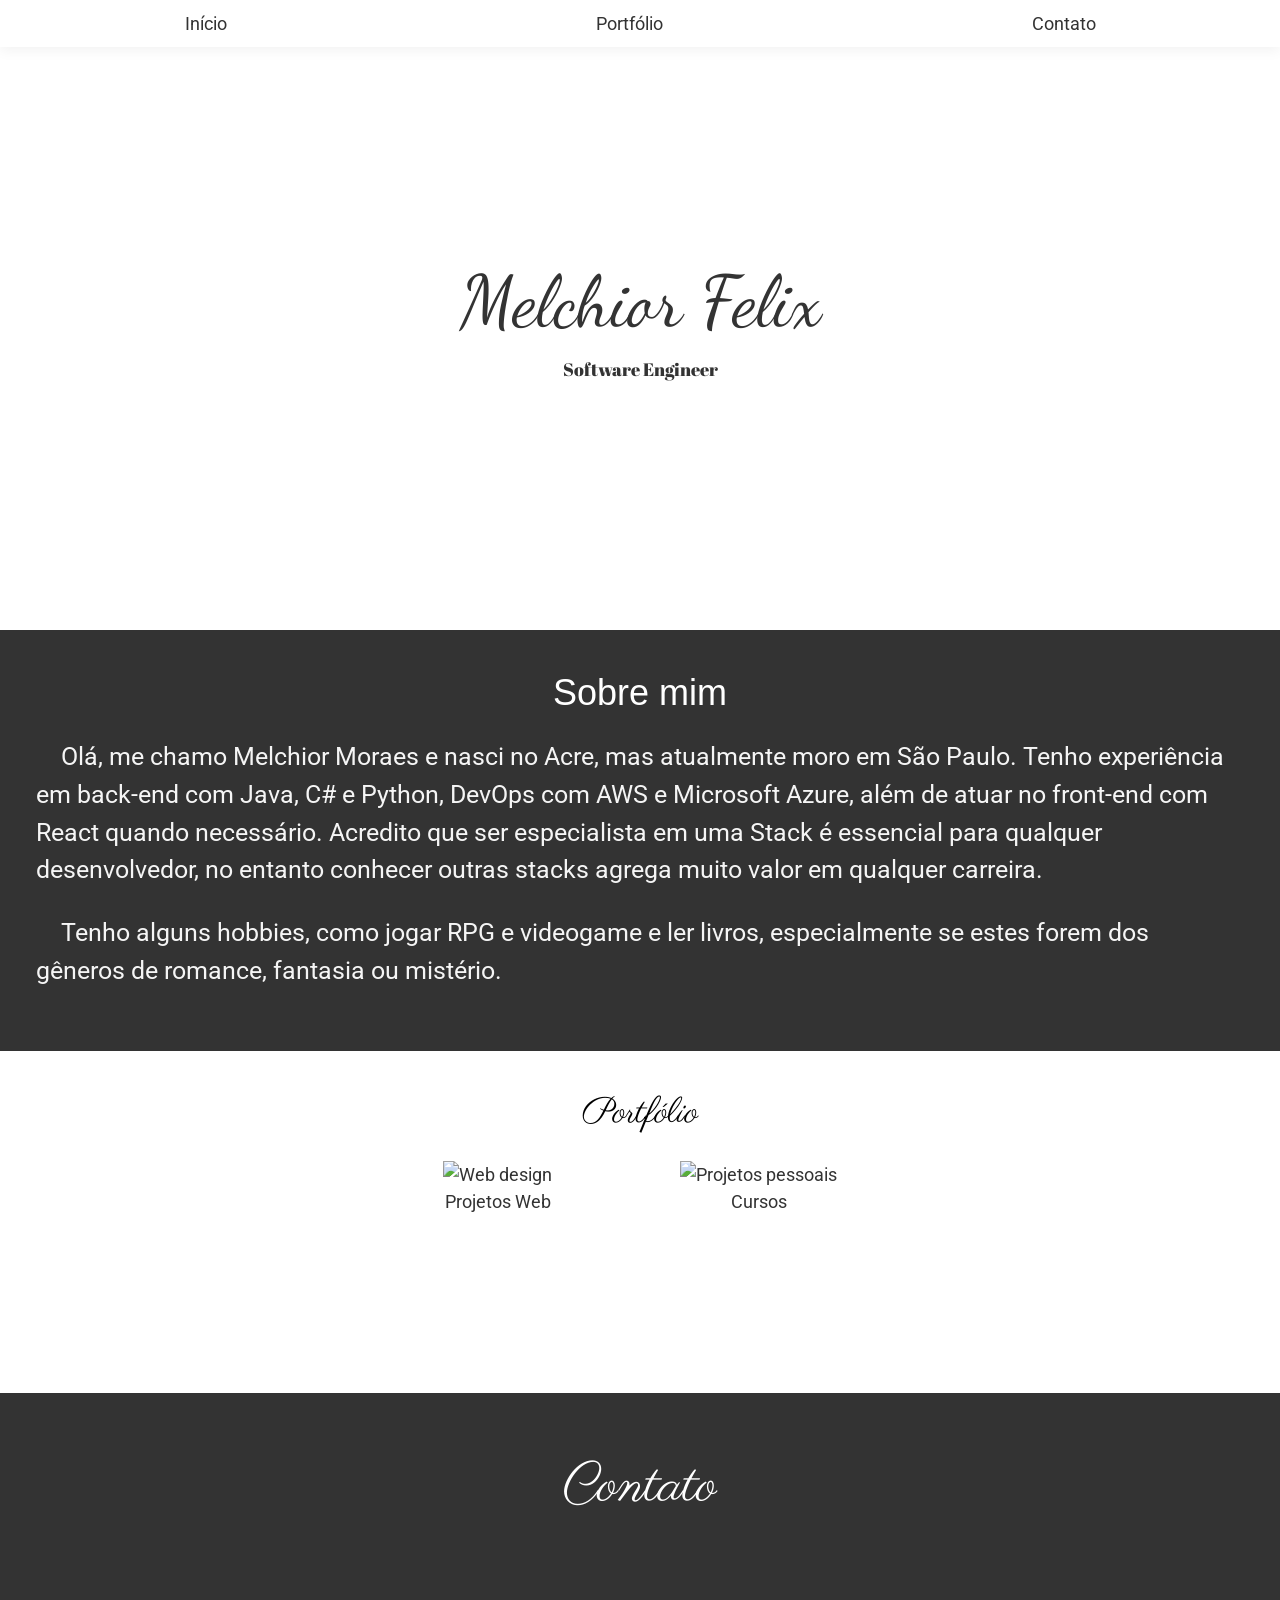
==== index.html @ 9bea4de2 "Improve portfolio accessibility and responsiveness" ====
<!DOCTYPE html>
<html lang="pt-br">
<head>
    <meta charset="UTF-8">
    <meta name="viewport" content="width=device-width, initial-scale=1.0">
    <title>Melchior Felix | Portfólio</title>
    <meta name="description" content="Portfólio de Melchior Felix, engenheiro de software com experiência em Java, C#, Python, cloud e React.">
    <link rel="icon" href="resources/img/favicon.png" type="image/png">
    <link rel="stylesheet" href="resources/css/reset.css">
    <link rel="stylesheet" href="resources/css/style.css">
    <link href="https://fonts.googleapis.com/css2?family=Abril+Fatface&family=Dancing+Script&family=Parisienne&family=Roboto&display=swap" rel="stylesheet">
    <script src="https://kit.fontawesome.com/2cf631134d.js" crossorigin="anonymous"></script>
</head>
<body>
    
    <header>
        <nav class="menu">
            <ul>
                <li><a href="#sobre">Início</a></li>
                <li><a href="#portfolio">Portfólio</a></li>
                <li><a href="#contato">Contato</a></li>
            </ul>
        </nav>
        <div class="apresenta">
            <h1 class="site-title">Melchior Felix</h1>
            <h2 class="site-subtitle">Software Engineer</h2>
        </div>
    </header>

    <main>
    <section class="sobre" id="sobre">
        <h2>Sobre mim</h2>
        <p>
            Olá, me chamo Melchior Moraes e nasci no Acre, mas atualmente moro em São Paulo. 
            Tenho experiência em back-end com Java, C# e Python, DevOps com AWS e Microsoft Azure, além de atuar
            no front-end com React quando necessário. Acredito 
            que ser especialista em uma Stack é essencial para qualquer 
            desenvolvedor, no entanto conhecer outras stacks agrega muito valor em qualquer carreira.
        </p>
        <p>
            Tenho alguns hobbies, como jogar RPG e videogame e ler livros,
            especialmente se estes forem dos gêneros de romance, fantasia ou mistério.
        </p>
    </section>
    
    <section class="portfolio" id="portfolio">
        <h2>Portfólio</h2>
        <div class="grid">
            <figure class="item-portfolio">
                <a href="projetos.html">
                    <img class="img-portfolio" src="resources/img/domain-registration.png" alt="Web design">
                    <figcaption>Projetos Web</figcaption>
                </a>
            </figure>
            <figure class="item-portfolio">
                <a href="cursos.html" >
                    <img class="img-portfolio" src="resources/img/book.png" alt="Projetos pessoais">
                    <figcaption>Cursos</figcaption>
                </a>
            </figure>
        </div>
      </section>

      <section class="contato" id="contato">
        <h2>Contato</h2>

          <div class="grid icons">
            <a target="_blank" rel="noopener noreferrer" href="https://github.com/MelchiorFelix" aria-label="Perfil de Melchior no GitHub">
                <i class="fab fa-github" aria-hidden="true"></i>
            </a>
            <a target="_blank" rel="noopener noreferrer" href="https://www.linkedin.com/in/melchior-felix/" aria-label="Perfil de Melchior no LinkedIn">
                <i class="fab fa-linkedin" aria-hidden="true"></i>
            </a>
            <a href="mailto:melchior.alencar@gmail.com" aria-label="Enviar e-mail para Melchior">
                <i class="fas fa-envelope" aria-hidden="true"></i>
            </a>
        </div>

      </section>
    </main>
      

</body>
</html>
---- resources/css/style.css ----
body{
    font-family: 'Roboto', sans-serif;
    color: #333;
    line-height: 1.5;
}

html {
    scroll-behavior: smooth;
}
@media (min-width: 576px) {
    body {
        font-size: 18px;
    }
}

header {
    align-items: center;
    
    background-repeat: repeat-x;
    background-size:cover;
    display: flex;
    justify-content: center;
    height: 70vh; 
    
}

.menu{
    background-color: white;
    box-shadow: 0 4px 12px 0 rgba(0, 0, 0, 0.05);
    position: fixed;
    top: 0;
    width: 100vw;
    z-index: 10;
}

.menu ul {
    display: flex;
    justify-content: space-around;
}

.menu li{
    list-style:none;
}

.menu li a {
    color: #333;
    display: block;
    padding: 10px 20px;
    text-decoration: none;
    transition: background-color 1s, color 1s ;
}

.menu li a:hover {
    background-color:#333;
    color: whitesmoke;
}
.site-title{
    font-size: 4em;
    font-family: 'Dancing Script', cursive;
}

.site-subtitle {
    font-size: 1em;
    font-family: 'Abril Fatface', cursive;
}

.site-title, 
.site-subtitle{
    color: #333;
    text-align: center;
}

.sobre ,
.contato {
    background-color:#333;
    background-size:cover;
}

.sobre,
.contato,
.portfolio {
    min-height: 30vh; 
    padding: 2em;
}

.sobre,
.contato,
.portfolio{
    text-align: center;
}

.sobre h2,
.contato h2,
.portfolio h2{
    font-family: 'Parisienne', cursive;
    font-size: 2em;
    color: white;
    padding-bottom: 0.5em;

}
.sobre h2{
    font-family: Arial, Helvetica, sans-serif;
}

.sobre p{
    color: whitesmoke;
    font-size: 1.4em;
    margin-bottom: 1em;
    text-indent: 1em;
    text-align: left;
}

.sobre a {
    color: aqua;
}

.sobre .avatar {
    clip-path: polygon(50% 0%, 100% 25%, 100% 75%, 50% 100%, 0% 75%, 0% 25%);
    float: right;
    margin-left: 2em;
}
@media (min-width: 600px) {
    .sobre .avatar {
        clip-path: polygon(100% 0%, 75% 50%, 100% 100%, 25% 100%, 0% 50%, 25% 0%);
        float: right;
    }
}
.sobre .avatar img {
    width: 300px;
}
.portfolio h2{
    color: black;

}

.portfolio .grid {
    display: flex;
    flex-wrap: wrap;
    gap: clamp(2rem, 10vw, 10rem);
    justify-content: center;
}

@media (min-width: 520px){
    .portfolio .grid {
        grid-template-columns: 180px 180px;
    }
    .contato,
    .portfolio {
        height: 30vh; 
        padding: 2em;
    }
}

@media (min-width: 670px){
    .portfolio .grid {
        grid-template-columns: 235px 235px 235px;
    }
}

@media (min-width: 1100px){
    .portfolio .grid {
        grid-template-columns: 350px 350px 350px; 
    }
    .contato,
    .portfolio {
        height: 30vh; 
        padding: 2em;
    }
}

@media (min-width: 1500px){
    .portfolio .grid {
        grid-template-columns: 550px 550px 550px; 
    }
}

.portfolio figure {
    text-align: center;
}

.portfolio a {
    text-decoration: none;
    color: #333;
}



.img-portfolio {
    height: 180px;
    width: 180px;
    transition: transform 500ms;
    
}


.img-portfolio:hover{
    transform: scale(1.2);
}

.contato {
    min-height: auto;
    font-size: 1.5em;
}

.contato .icons {
    display: flex;
    gap: 1.5rem;
    justify-content: center;
    text-align: center;
}
.contato a {
    color: whitesmoke;
    font-size: 3em;
    text-decoration: none;
    transition: text-shadow 1s;
}

.contato a:active,
.contato a:hover {
   text-shadow: 0px 0px 10px rgb(218, 218, 45);
}

a:focus-visible {
    outline: 3px solid #f2cf45;
    outline-offset: 4px;
}

@media (prefers-reduced-motion: reduce) {
    html {
        scroll-behavior: auto;
    }

    *,
    *::before,
    *::after {
        transition-duration: 0.01ms !important;
    }
}
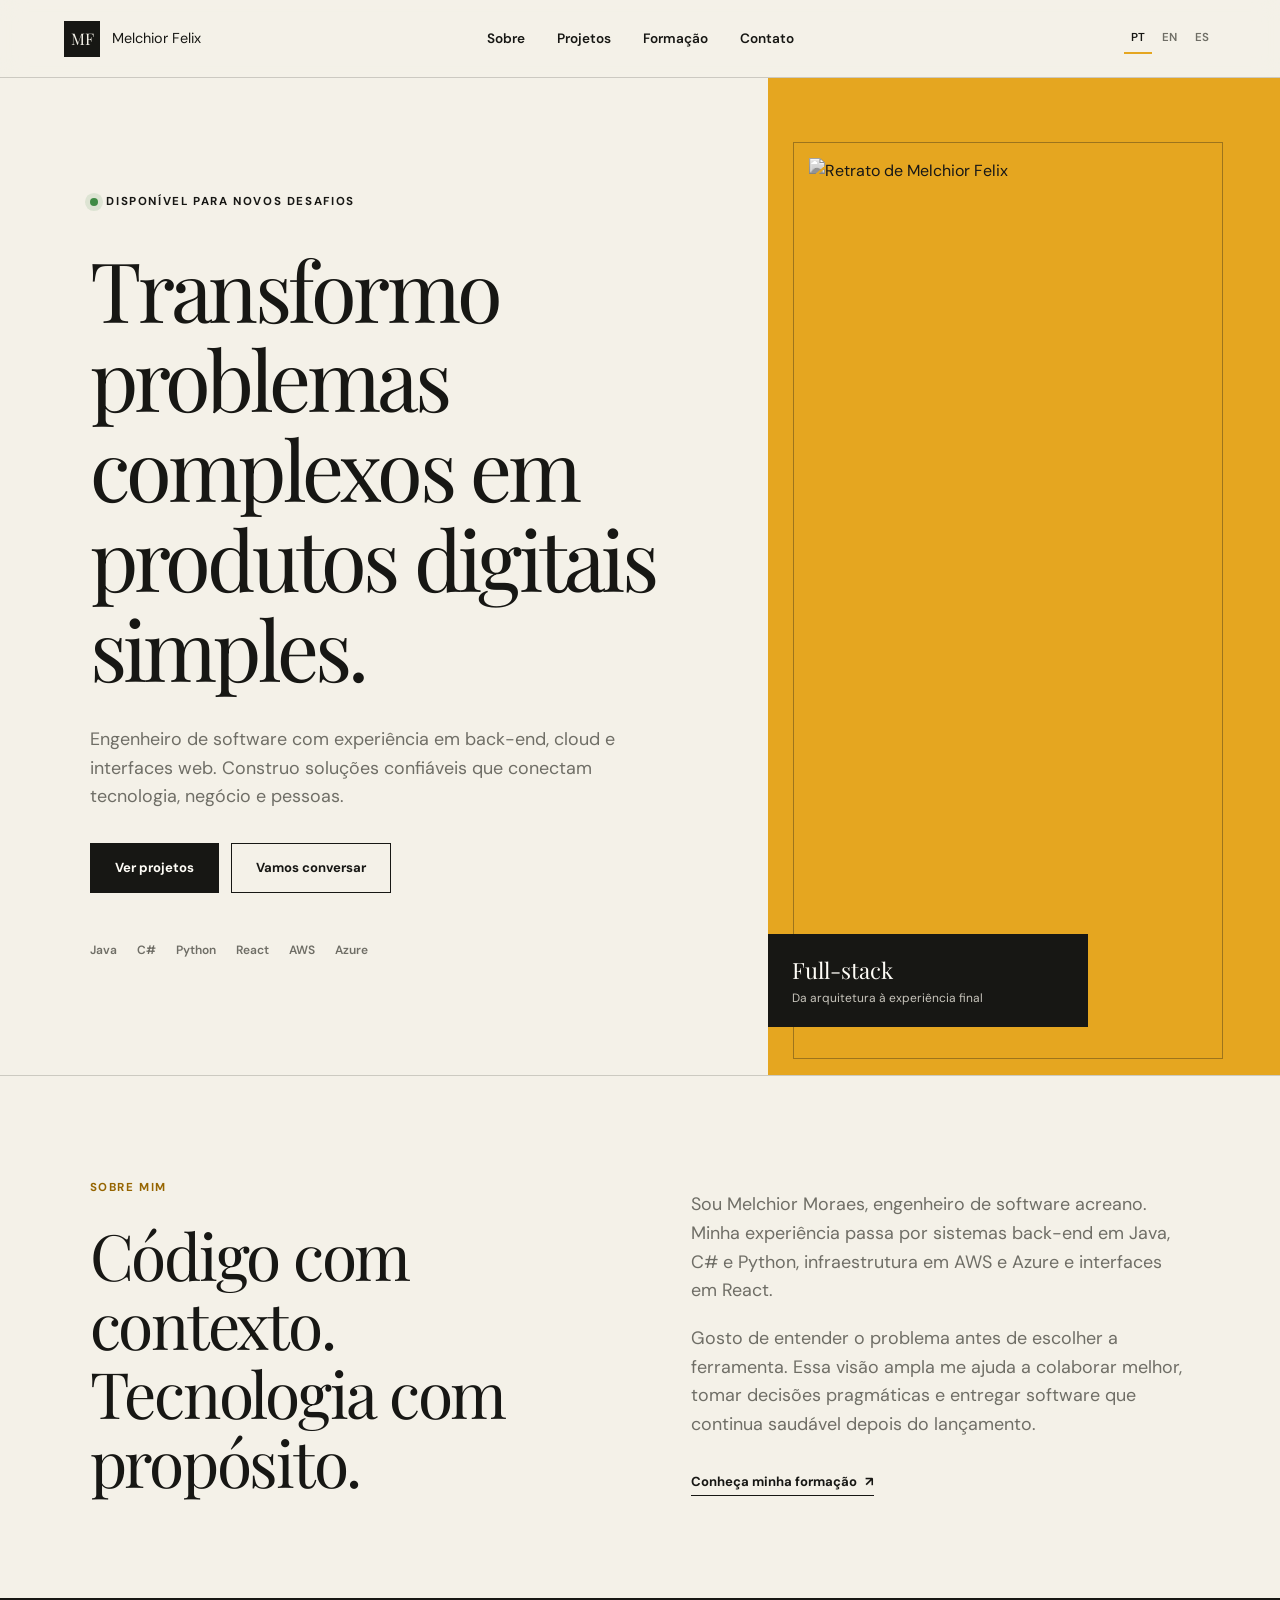
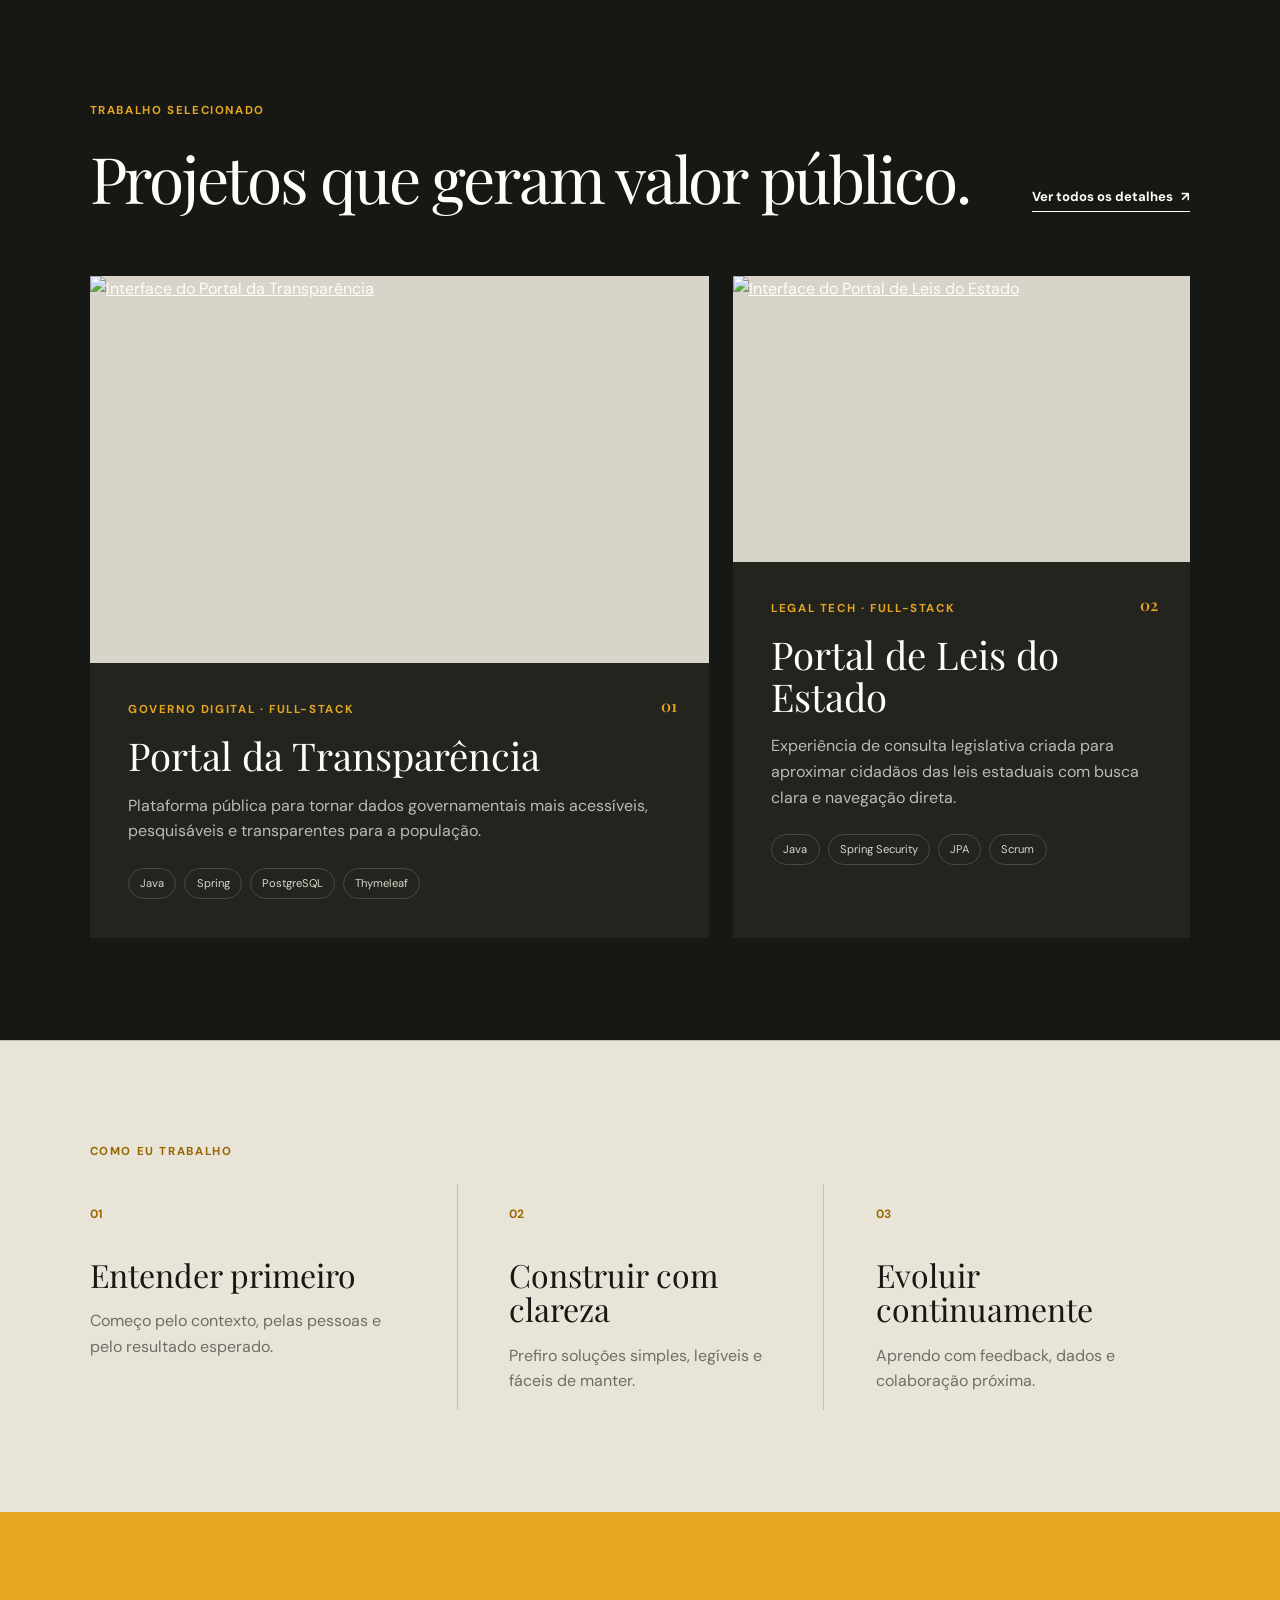
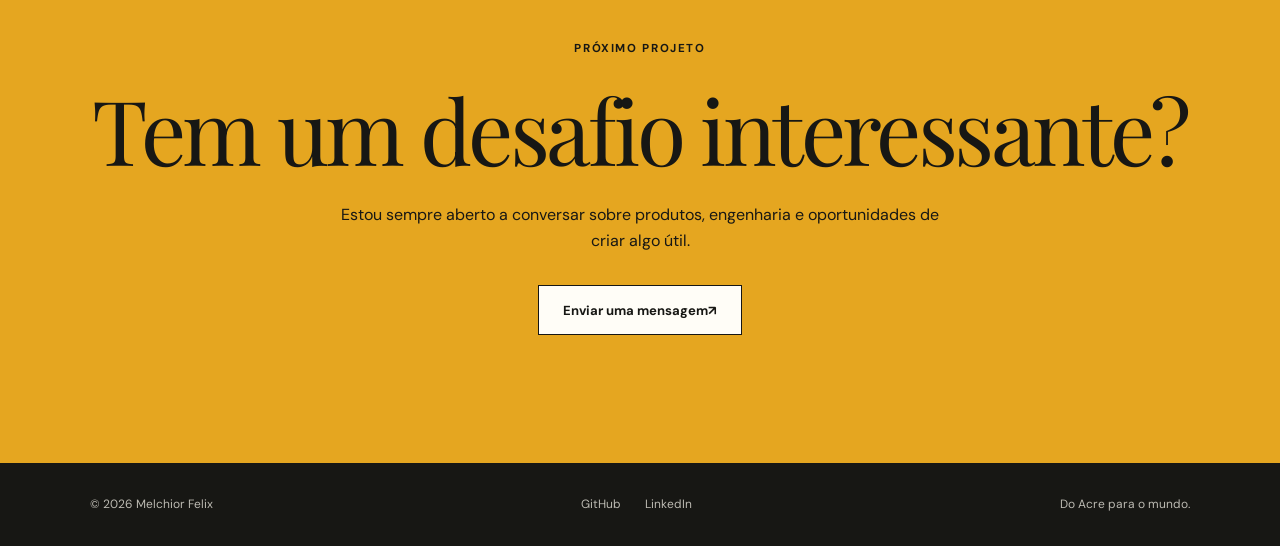
==== commit 69b76b54: "Redesign portfolio with multilingual support" ====
--- a/index.html
+++ b/index.html
@@ -1,84 +1,138 @@
 <!DOCTYPE html>
-<html lang="pt-br">
+<html lang="pt-BR">
 <head>
-    <meta charset="UTF-8">
-    <meta name="viewport" content="width=device-width, initial-scale=1.0">
-    <title>Melchior Felix | Portfólio</title>
-    <meta name="description" content="Portfólio de Melchior Felix, engenheiro de software com experiência em Java, C#, Python, cloud e React.">
-    <link rel="icon" href="resources/img/favicon.png" type="image/png">
-    <link rel="stylesheet" href="resources/css/reset.css">
-    <link rel="stylesheet" href="resources/css/style.css">
-    <link href="https://fonts.googleapis.com/css2?family=Abril+Fatface&family=Dancing+Script&family=Parisienne&family=Roboto&display=swap" rel="stylesheet">
-    <script src="https://kit.fontawesome.com/2cf631134d.js" crossorigin="anonymous"></script>
+  <meta charset="UTF-8">
+  <meta name="viewport" content="width=device-width, initial-scale=1">
+  <meta name="description" content="Portfólio de Melchior Felix, engenheiro de software especializado em produtos web, back-end e cloud.">
+  <title>Melchior Felix | Software Engineer</title>
+  <link rel="icon" href="resources/img/favicon.png" type="image/png">
+  <link rel="preconnect" href="https://fonts.googleapis.com">
+  <link rel="preconnect" href="https://fonts.gstatic.com" crossorigin>
+  <link href="https://fonts.googleapis.com/css2?family=DM+Sans:wght@400;500;600;700&family=Playfair+Display:wght@600;700&display=swap" rel="stylesheet">
+  <link rel="stylesheet" href="resources/css/reset.css">
+  <link rel="stylesheet" href="resources/css/style.css">
+  <script src="resources/js/i18n.js" defer></script>
 </head>
 <body>
-    
-    <header>
-        <nav class="menu">
-            <ul>
-                <li><a href="#sobre">Início</a></li>
-                <li><a href="#portfolio">Portfólio</a></li>
-                <li><a href="#contato">Contato</a></li>
-            </ul>
-        </nav>
-        <div class="apresenta">
-            <h1 class="site-title">Melchior Felix</h1>
-            <h2 class="site-subtitle">Software Engineer</h2>
+  <a class="skip-link" href="#main" data-i18n="skip">Pular para o conteúdo</a>
+
+  <header class="site-header">
+    <a class="brand" href="index.html" aria-label="Melchior Felix — Home">
+      <span>MF</span>
+      <strong>Melchior Felix</strong>
+    </a>
+    <nav class="main-nav" aria-label="Navegação principal">
+      <a href="#about" data-i18n="nav.about">Sobre</a>
+      <a href="#work" data-i18n="nav.work">Projetos</a>
+      <a href="cursos.html" data-i18n="nav.learning">Formação</a>
+      <a href="#contact" data-i18n="nav.contact">Contato</a>
+    </nav>
+    <div class="language-switcher" aria-label="Selecionar idioma">
+      <button type="button" data-lang="pt" aria-label="Português">PT</button>
+      <button type="button" data-lang="en" aria-label="English">EN</button>
+      <button type="button" data-lang="es" aria-label="Español">ES</button>
+    </div>
+  </header>
+
+  <main id="main">
+    <section class="hero">
+      <div class="hero-copy">
+        <p class="eyebrow"><span class="status-dot"></span><span data-i18n="hero.availability">Disponível para novos desafios</span></p>
+        <h1 data-i18n="hero.title">Transformo problemas complexos em produtos digitais simples.</h1>
+        <p class="hero-lead" data-i18n="hero.lead">Engenheiro de software com experiência em back-end, cloud e interfaces web. Construo soluções confiáveis que conectam tecnologia, negócio e pessoas.</p>
+        <div class="hero-actions">
+          <a class="button button-primary" href="#work" data-i18n="hero.cta">Ver projetos</a>
+          <a class="button button-ghost" href="mailto:melchior.alencar@gmail.com" data-i18n="hero.contact">Vamos conversar</a>
         </div>
-    </header>
+        <ul class="skill-list" aria-label="Tecnologias principais">
+          <li>Java</li><li>C#</li><li>Python</li><li>React</li><li>AWS</li><li>Azure</li>
+        </ul>
+      </div>
+      <div class="hero-visual">
+        <div class="portrait-frame">
+          <img src="resources/img/avatar.jpeg" alt="Retrato de Melchior Felix" data-i18n-alt="hero.portraitAlt">
+        </div>
+        <div class="experience-card">
+          <strong>Full-stack</strong>
+          <span data-i18n="hero.experience">Da arquitetura à experiência final</span>
+        </div>
+      </div>
+    </section>
 
-    <main>
-    <section class="sobre" id="sobre">
-        <h2>Sobre mim</h2>
-        <p>
-            Olá, me chamo Melchior Moraes e nasci no Acre, mas atualmente moro em São Paulo. 
-            Tenho experiência em back-end com Java, C# e Python, DevOps com AWS e Microsoft Azure, além de atuar
-            no front-end com React quando necessário. Acredito 
-            que ser especialista em uma Stack é essencial para qualquer 
-            desenvolvedor, no entanto conhecer outras stacks agrega muito valor em qualquer carreira.
-        </p>
-        <p>
-            Tenho alguns hobbies, como jogar RPG e videogame e ler livros,
-            especialmente se estes forem dos gêneros de romance, fantasia ou mistério.
-        </p>
+    <section class="section about-section" id="about">
+      <div>
+        <p class="section-label" data-i18n="about.label">Sobre mim</p>
+        <h2 data-i18n="about.title">Código com contexto. Tecnologia com propósito.</h2>
+      </div>
+      <div class="about-copy">
+        <p data-i18n="about.p1">Sou Melchior Moraes, engenheiro de software acreano. Minha experiência passa por sistemas back-end em Java, C# e Python, infraestrutura em AWS e Azure e interfaces em React.</p>
+        <p data-i18n="about.p2">Gosto de entender o problema antes de escolher a ferramenta. Essa visão ampla me ajuda a colaborar melhor, tomar decisões pragmáticas e entregar software que continua saudável depois do lançamento.</p>
+        <a class="text-link" href="cursos.html"><span data-i18n="about.link">Conheça minha formação</span> <span aria-hidden="true">↗</span></a>
+      </div>
     </section>
-    
-    <section class="portfolio" id="portfolio">
-        <h2>Portfólio</h2>
-        <div class="grid">
-            <figure class="item-portfolio">
-                <a href="projetos.html">
-                    <img class="img-portfolio" src="resources/img/domain-registration.png" alt="Web design">
-                    <figcaption>Projetos Web</figcaption>
-                </a>
-            </figure>
-            <figure class="item-portfolio">
-                <a href="cursos.html" >
-                    <img class="img-portfolio" src="resources/img/book.png" alt="Projetos pessoais">
-                    <figcaption>Cursos</figcaption>
-                </a>
-            </figure>
+
+    <section class="section work-section" id="work">
+      <div class="section-heading">
+        <div>
+          <p class="section-label" data-i18n="work.label">Trabalho selecionado</p>
+          <h2 data-i18n="work.title">Projetos que geram valor público.</h2>
         </div>
-      </section>
+        <a class="text-link" href="projetos.html"><span data-i18n="work.all">Ver todos os detalhes</span> <span aria-hidden="true">↗</span></a>
+      </div>
 
-      <section class="contato" id="contato">
-        <h2>Contato</h2>
+      <div class="project-grid">
+        <article class="project-card project-featured">
+          <a class="project-image" href="http://app.al.ac.leg.br/" target="_blank" rel="noopener noreferrer">
+            <img src="resources/img/transparencia-project.png" alt="Interface do Portal da Transparência" loading="lazy">
+          </a>
+          <div class="project-content">
+            <div class="project-number">01</div>
+            <p class="project-type" data-i18n="work.project1.type">Governo digital · Full-stack</p>
+            <h3 data-i18n="work.project1.title">Portal da Transparência</h3>
+            <p data-i18n="work.project1.description">Plataforma pública para tornar dados governamentais mais acessíveis, pesquisáveis e transparentes para a população.</p>
+            <ul class="tags"><li>Java</li><li>Spring</li><li>PostgreSQL</li><li>Thymeleaf</li></ul>
+          </div>
+        </article>
 
-          <div class="grid icons">
-            <a target="_blank" rel="noopener noreferrer" href="https://github.com/MelchiorFelix" aria-label="Perfil de Melchior no GitHub">
-                <i class="fab fa-github" aria-hidden="true"></i>
-            </a>
-            <a target="_blank" rel="noopener noreferrer" href="https://www.linkedin.com/in/melchior-felix/" aria-label="Perfil de Melchior no LinkedIn">
-                <i class="fab fa-linkedin" aria-hidden="true"></i>
-            </a>
-            <a href="mailto:melchior.alencar@gmail.com" aria-label="Enviar e-mail para Melchior">
-                <i class="fas fa-envelope" aria-hidden="true"></i>
-            </a>
-        </div>
+        <article class="project-card">
+          <a class="project-image" href="http://app.al.ac.leg.br/legisla-e" target="_blank" rel="noopener noreferrer">
+            <img src="resources/img/leis.png" alt="Interface do Portal de Leis do Estado" loading="lazy">
+          </a>
+          <div class="project-content">
+            <div class="project-number">02</div>
+            <p class="project-type" data-i18n="work.project2.type">Legal tech · Full-stack</p>
+            <h3 data-i18n="work.project2.title">Portal de Leis do Estado</h3>
+            <p data-i18n="work.project2.description">Experiência de consulta legislativa criada para aproximar cidadãos das leis estaduais com busca clara e navegação direta.</p>
+            <ul class="tags"><li>Java</li><li>Spring Security</li><li>JPA</li><li>Scrum</li></ul>
+          </div>
+        </article>
+      </div>
+    </section>
 
-      </section>
-    </main>
-      
+    <section class="section principles">
+      <p class="section-label" data-i18n="principles.label">Como eu trabalho</p>
+      <div class="principles-grid">
+        <article><span>01</span><h3 data-i18n="principles.one.title">Entender primeiro</h3><p data-i18n="principles.one.text">Começo pelo contexto, pelas pessoas e pelo resultado esperado.</p></article>
+        <article><span>02</span><h3 data-i18n="principles.two.title">Construir com clareza</h3><p data-i18n="principles.two.text">Prefiro soluções simples, legíveis e fáceis de manter.</p></article>
+        <article><span>03</span><h3 data-i18n="principles.three.title">Evoluir continuamente</h3><p data-i18n="principles.three.text">Aprendo com feedback, dados e colaboração próxima.</p></article>
+      </div>
+    </section>
 
+    <section class="contact-section" id="contact">
+      <p class="section-label" data-i18n="contact.label">Próximo projeto</p>
+      <h2 data-i18n="contact.title">Tem um desafio interessante?</h2>
+      <p data-i18n="contact.text">Estou sempre aberto a conversar sobre produtos, engenharia e oportunidades de criar algo útil.</p>
+      <a class="button button-light" href="mailto:melchior.alencar@gmail.com"><span data-i18n="contact.cta">Enviar uma mensagem</span> <span aria-hidden="true">↗</span></a>
+    </section>
+  </main>
+
+  <footer>
+    <p>© <span id="year"></span> Melchior Felix</p>
+    <div>
+      <a href="https://github.com/MelchiorFelix" target="_blank" rel="noopener noreferrer">GitHub</a>
+      <a href="https://www.linkedin.com/in/melchior-felix/" target="_blank" rel="noopener noreferrer">LinkedIn</a>
+    </div>
+    <p data-i18n="footer.location">Do Acre para o mundo.</p>
+  </footer>
 </body>
 </html>
--- a/resources/css/style.css
+++ b/resources/css/style.css
@@ -1,238 +1,164 @@
-body{
-    font-family: 'Roboto', sans-serif;
-    color: #333;
-    line-height: 1.5;
+:root {
+  --ink: #171714;
+  --paper: #f4f1e8;
+  --paper-deep: #e9e4d8;
+  --accent: #e5a620;
+  --muted: #6f6e66;
+  --line: rgba(23, 23, 20, .18);
+  --white: #fffdf7;
+  --serif: "Playfair Display", Georgia, serif;
+  --sans: "DM Sans", Arial, sans-serif;
 }
 
-html {
-    scroll-behavior: smooth;
+* { box-sizing: border-box; }
+html { scroll-behavior: smooth; }
+body { background: var(--paper); color: var(--ink); font-family: var(--sans); line-height: 1.6; }
+a { color: inherit; }
+img { display: block; max-width: 100%; }
+.skip-link { background: var(--accent); left: 1rem; padding: .75rem 1rem; position: fixed; top: -5rem; z-index: 100; }
+.skip-link:focus { top: 1rem; }
+
+.site-header {
+  align-items: center;
+  background: rgba(244, 241, 232, .92);
+  border-bottom: 1px solid var(--line);
+  display: grid;
+  grid-template-columns: 1fr auto 1fr;
+  min-height: 78px;
+  padding: 0 clamp(1.25rem, 5vw, 5rem);
+  position: sticky;
+  top: 0;
+  z-index: 20;
+  backdrop-filter: blur(12px);
 }
-@media (min-width: 576px) {
-    body {
-        font-size: 18px;
-    }
+.brand { align-items: center; display: flex; gap: .75rem; text-decoration: none; }
+.brand span { align-items: center; background: var(--ink); color: var(--paper); display: flex; font-family: var(--serif); height: 2.25rem; justify-content: center; width: 2.25rem; }
+.brand strong { font-size: .9rem; }
+.main-nav { display: flex; gap: 2rem; }
+.main-nav a { font-size: .85rem; font-weight: 600; text-decoration: none; }
+.main-nav a:hover { color: #9b6900; }
+.language-switcher { display: flex; gap: .2rem; justify-self: end; }
+.language-switcher button { background: transparent; border: 0; border-bottom: 2px solid transparent; color: var(--muted); cursor: pointer; font: 600 .72rem var(--sans); padding: .45rem; }
+.language-switcher button.active { border-color: var(--accent); color: var(--ink); }
+.back-link { font-size: .82rem; font-weight: 700; justify-self: center; text-decoration: none; }
+
+.hero {
+  display: grid;
+  grid-template-columns: minmax(0, 1.2fr) minmax(300px, .8fr);
+  margin: auto;
+  max-width: 1500px;
+  min-height: calc(100vh - 78px);
+  overflow: hidden;
 }
+.hero-copy { align-self: center; padding: clamp(4rem, 9vw, 9rem) clamp(1.5rem, 7vw, 8rem); }
+.eyebrow, .section-label, .project-type { font-size: .72rem; font-weight: 700; letter-spacing: .14em; text-transform: uppercase; }
+.eyebrow { align-items: center; display: flex; gap: .55rem; margin-bottom: 2rem; }
+.status-dot { background: #3f8b45; border-radius: 50%; box-shadow: 0 0 0 5px rgba(63,139,69,.13); height: .5rem; width: .5rem; }
+h1, h2, h3 { font-family: var(--serif); line-height: 1.08; }
+h1 { font-size: clamp(3.1rem, 6.5vw, 7.4rem); letter-spacing: -.045em; max-width: 980px; }
+.hero-lead { color: var(--muted); font-size: clamp(1rem, 1.4vw, 1.25rem); margin: 2rem 0; max-width: 670px; }
+.hero-actions { display: flex; flex-wrap: wrap; gap: .8rem; }
+.button { align-items: center; border: 1px solid var(--ink); display: inline-flex; font-size: .82rem; font-weight: 700; justify-content: center; min-height: 50px; padding: 0 1.5rem; text-decoration: none; transition: .2s ease; }
+.button-primary { background: var(--ink); color: var(--white); }
+.button-primary:hover, .button-light:hover { background: var(--accent); border-color: var(--accent); color: var(--ink); transform: translateY(-2px); }
+.button-ghost:hover { background: var(--paper-deep); }
+.skill-list { display: flex; flex-wrap: wrap; gap: .6rem 1.25rem; margin-top: 3rem; }
+.skill-list li { color: var(--muted); font-size: .75rem; font-weight: 600; }
+.hero-visual { background: var(--accent); min-height: 620px; overflow: hidden; position: relative; }
+.portrait-frame { bottom: 0; left: 8%; position: absolute; right: 8%; top: 8%; }
+.portrait-frame::before { border: 1px solid rgba(23,23,20,.35); content: ""; inset: -1rem 1rem 1rem -1rem; position: absolute; }
+.portrait-frame img { filter: grayscale(100%); height: 100%; object-fit: cover; object-position: center top; position: relative; width: 100%; }
+.experience-card { background: var(--ink); bottom: 3rem; color: var(--white); display: flex; flex-direction: column; left: 0; padding: 1.2rem 1.5rem; position: absolute; width: min(320px, 80%); }
+.experience-card strong { font-family: var(--serif); font-size: 1.4rem; }
+.experience-card span { color: #c8c5bc; font-size: .75rem; }
 
-header {
-    align-items: center;
-    
-    background-repeat: repeat-x;
-    background-size:cover;
-    display: flex;
-    justify-content: center;
-    height: 70vh; 
-    
+.section { border-top: 1px solid var(--line); padding: clamp(4rem, 8vw, 8rem) clamp(1.5rem, 7vw, 8rem); }
+.section-label { color: #966500; margin-bottom: 1.4rem; }
+.about-section { display: grid; gap: clamp(3rem, 8vw, 9rem); grid-template-columns: 1fr 1fr; }
+.about-section h2, .section-heading h2 { font-size: clamp(2.5rem, 5vw, 5.5rem); letter-spacing: -.035em; }
+.about-copy { align-self: end; max-width: 680px; }
+.about-copy p { color: var(--muted); font-size: clamp(1rem, 1.4vw, 1.2rem); margin-bottom: 1.2rem; }
+.text-link { border-bottom: 1px solid currentColor; display: inline-flex; font-size: .82rem; font-weight: 700; gap: .5rem; margin-top: .8rem; padding-bottom: .2rem; text-decoration: none; }
+
+.work-section { background: var(--ink); color: var(--white); }
+.work-section .section-label { color: var(--accent); }
+.section-heading { align-items: end; display: flex; justify-content: space-between; margin-bottom: 4rem; }
+.project-grid { display: grid; gap: 1.5rem; grid-template-columns: 1.15fr .85fr; }
+.project-card { background: #24241f; display: flex; flex-direction: column; }
+.project-image { aspect-ratio: 16 / 10; background: #d9d4c9; display: block; overflow: hidden; }
+.project-image img { height: 100%; object-fit: cover; transition: transform .5s ease; width: 100%; }
+.project-image:hover img { transform: scale(1.025); }
+.project-content { padding: clamp(1.5rem, 3vw, 3rem); position: relative; }
+.project-number { color: var(--accent); font: 600 1rem var(--serif); position: absolute; right: 2rem; top: 2rem; }
+.project-type { color: var(--accent); margin-bottom: 1rem; padding-right: 3rem; }
+.project-content h3 { font-size: clamp(1.8rem, 3vw, 3.4rem); }
+.project-content > p:not(.project-type) { color: #bcbab2; margin: 1rem 0 1.5rem; max-width: 600px; }
+.tags { display: flex; flex-wrap: wrap; gap: .5rem; }
+.tags li { border: 1px solid #494941; border-radius: 2rem; color: #d8d5cc; font-size: .7rem; padding: .35rem .7rem; }
+
+.principles { background: var(--paper-deep); }
+.principles-grid { display: grid; grid-template-columns: repeat(3, 1fr); }
+.principles-grid article { border-left: 1px solid var(--line); padding: 1rem clamp(1.5rem, 4vw, 4rem); }
+.principles-grid article:first-child { border-left: 0; padding-left: 0; }
+.principles-grid span { color: #9b6900; font-size: .75rem; font-weight: 700; }
+.principles-grid h3 { font-size: clamp(1.5rem, 2.5vw, 2.4rem); margin: 2rem 0 1rem; }
+.principles-grid p { color: var(--muted); }
+
+.contact-section { background: var(--accent); padding: clamp(5rem, 10vw, 10rem) 1.5rem; text-align: center; }
+.contact-section .section-label { color: var(--ink); }
+.contact-section h2 { font-size: clamp(3rem, 7vw, 7rem); letter-spacing: -.04em; }
+.contact-section p:not(.section-label) { margin: 1.5rem auto 2rem; max-width: 620px; }
+.button-light { background: var(--white); }
+footer { align-items: center; background: var(--ink); color: #bcbab2; display: flex; font-size: .75rem; justify-content: space-between; padding: 2rem clamp(1.5rem, 7vw, 8rem); }
+footer div { display: flex; gap: 1.5rem; }
+footer a { text-decoration: none; }
+footer a:hover { color: var(--accent); }
+.inner-hero { background: var(--ink); color: var(--white); padding: clamp(5rem, 10vw, 10rem) clamp(1.5rem, 7vw, 8rem); }
+.inner-hero h1 { font-size: clamp(3.5rem, 8vw, 8rem); letter-spacing: -.05em; max-width: 1100px; }
+.inner-hero > p:last-child { color: #bcbab2; font-size: clamp(1rem, 2vw, 1.3rem); margin-top: 1.5rem; max-width: 650px; }
+.learning-hero { background: var(--accent); color: var(--ink); }
+.learning-hero .section-label, .learning-hero > p:last-child { color: var(--ink); }
+.case-study { align-items: center; border-bottom: 1px solid var(--line); display: grid; gap: clamp(2rem, 7vw, 7rem); grid-template-columns: 1.15fr .85fr; padding: clamp(4rem, 8vw, 8rem) clamp(1.5rem, 7vw, 8rem); }
+.case-reverse .case-image { order: 2; }
+.case-image { background: var(--paper-deep); padding: clamp(1rem, 3vw, 3rem); }
+.case-image img { box-shadow: 0 20px 60px rgba(23,23,20,.15); width: 100%; }
+.case-copy h2 { font-size: clamp(2.5rem, 5vw, 5rem); letter-spacing: -.04em; margin-bottom: 2rem; }
+.case-copy h3 { font-family: var(--sans); font-size: .7rem; letter-spacing: .12em; margin: 1.5rem 0 .5rem; text-transform: uppercase; }
+.case-copy > p:not(.project-type) { color: var(--muted); font-size: 1.05rem; }
+.case-copy .button { margin-top: 2rem; }
+.dark-tags li { border-color: var(--line); color: var(--ink); }
+.learning-section { padding: clamp(3rem, 7vw, 7rem) clamp(1.5rem, 7vw, 8rem); }
+.table-scroll { overflow-x: auto; }
+table { border-collapse: collapse; min-width: 760px; width: 100%; }
+th { border-bottom: 2px solid var(--ink); font-size: .7rem; letter-spacing: .12em; padding: 1rem; text-align: left; text-transform: uppercase; }
+td { border-bottom: 1px solid var(--line); padding: 1.25rem 1rem; vertical-align: middle; }
+td:first-child { font-family: var(--serif); font-size: 1.15rem; font-weight: 600; }
+td a { font-size: .78rem; font-weight: 700; text-decoration-thickness: 1px; text-underline-offset: 4px; }
+a:focus-visible, button:focus-visible { outline: 3px solid var(--accent); outline-offset: 4px; }
+
+@media (max-width: 900px) {
+  .site-header { grid-template-columns: 1fr auto; }
+  .main-nav { display: none; }
+  .hero { grid-template-columns: 1fr; }
+  .hero-visual { min-height: 70vh; }
+  .about-section, .project-grid { grid-template-columns: 1fr; }
+  .case-study { grid-template-columns: 1fr; }
+  .case-reverse .case-image { order: initial; }
+  .project-grid { gap: 2rem; }
+  .principles-grid { grid-template-columns: 1fr; }
+  .principles-grid article, .principles-grid article:first-child { border-left: 0; border-top: 1px solid var(--line); padding: 2rem 0; }
+  .principles-grid article:first-child { border-top: 0; }
 }
-
-.menu{
-    background-color: white;
-    box-shadow: 0 4px 12px 0 rgba(0, 0, 0, 0.05);
-    position: fixed;
-    top: 0;
-    width: 100vw;
-    z-index: 10;
+@media (max-width: 600px) {
+  .site-header { padding: 0 1rem; }
+  .brand strong { display: none; }
+  .hero-copy { padding: 4rem 1.25rem; }
+  .hero-visual { min-height: 520px; }
+  .portrait-frame { left: 1.5rem; right: 1.5rem; }
+  .section-heading { align-items: start; flex-direction: column; gap: 1.5rem; }
+  footer { align-items: flex-start; flex-direction: column; gap: 1rem; }
 }
-
-.menu ul {
-    display: flex;
-    justify-content: space-around;
+@media (prefers-reduced-motion: reduce) {
+  html { scroll-behavior: auto; }
+  *, *::before, *::after { transition-duration: .01ms !important; }
 }
-
-.menu li{
-    list-style:none;
-}
-
-.menu li a {
-    color: #333;
-    display: block;
-    padding: 10px 20px;
-    text-decoration: none;
-    transition: background-color 1s, color 1s ;
-}
-
-.menu li a:hover {
-    background-color:#333;
-    color: whitesmoke;
-}
-.site-title{
-    font-size: 4em;
-    font-family: 'Dancing Script', cursive;
-}
-
-.site-subtitle {
-    font-size: 1em;
-    font-family: 'Abril Fatface', cursive;
-}
-
-.site-title, 
-.site-subtitle{
-    color: #333;
-    text-align: center;
-}
-
-.sobre ,
-.contato {
-    background-color:#333;
-    background-size:cover;
-}
-
-.sobre,
-.contato,
-.portfolio {
-    min-height: 30vh; 
-    padding: 2em;
-}
-
-.sobre,
-.contato,
-.portfolio{
-    text-align: center;
-}
-
-.sobre h2,
-.contato h2,
-.portfolio h2{
-    font-family: 'Parisienne', cursive;
-    font-size: 2em;
-    color: white;
-    padding-bottom: 0.5em;
-
-}
-.sobre h2{
-    font-family: Arial, Helvetica, sans-serif;
-}
-
-.sobre p{
-    color: whitesmoke;
-    font-size: 1.4em;
-    margin-bottom: 1em;
-    text-indent: 1em;
-    text-align: left;
-}
-
-.sobre a {
-    color: aqua;
-}
-
-.sobre .avatar {
-    clip-path: polygon(50% 0%, 100% 25%, 100% 75%, 50% 100%, 0% 75%, 0% 25%);
-    float: right;
-    margin-left: 2em;
-}
-@media (min-width: 600px) {
-    .sobre .avatar {
-        clip-path: polygon(100% 0%, 75% 50%, 100% 100%, 25% 100%, 0% 50%, 25% 0%);
-        float: right;
-    }
-}
-.sobre .avatar img {
-    width: 300px;
-}
-.portfolio h2{
-    color: black;
-
-}
-
-.portfolio .grid {
-    display: flex;
-    flex-wrap: wrap;
-    gap: clamp(2rem, 10vw, 10rem);
-    justify-content: center;
-}
-
-@media (min-width: 520px){
-    .portfolio .grid {
-        grid-template-columns: 180px 180px;
-    }
-    .contato,
-    .portfolio {
-        height: 30vh; 
-        padding: 2em;
-    }
-}
-
-@media (min-width: 670px){
-    .portfolio .grid {
-        grid-template-columns: 235px 235px 235px;
-    }
-}
-
-@media (min-width: 1100px){
-    .portfolio .grid {
-        grid-template-columns: 350px 350px 350px; 
-    }
-    .contato,
-    .portfolio {
-        height: 30vh; 
-        padding: 2em;
-    }
-}
-
-@media (min-width: 1500px){
-    .portfolio .grid {
-        grid-template-columns: 550px 550px 550px; 
-    }
-}
-
-.portfolio figure {
-    text-align: center;
-}
-
-.portfolio a {
-    text-decoration: none;
-    color: #333;
-}
-
-
-
-.img-portfolio {
-    height: 180px;
-    width: 180px;
-    transition: transform 500ms;
-    
-}
-
-
-.img-portfolio:hover{
-    transform: scale(1.2);
-}
-
-.contato {
-    min-height: auto;
-    font-size: 1.5em;
-}
-
-.contato .icons {
-    display: flex;
-    gap: 1.5rem;
-    justify-content: center;
-    text-align: center;
-}
-.contato a {
-    color: whitesmoke;
-    font-size: 3em;
-    text-decoration: none;
-    transition: text-shadow 1s;
-}
-
-.contato a:active,
-.contato a:hover {
-   text-shadow: 0px 0px 10px rgb(218, 218, 45);
-}
-
-a:focus-visible {
-    outline: 3px solid #f2cf45;
-    outline-offset: 4px;
-}
-
-@media (prefers-reduced-motion: reduce) {
-    html {
-        scroll-behavior: auto;
-    }
-
-    *,
-    *::before,
-    *::after {
-        transition-duration: 0.01ms !important;
-    }
-}
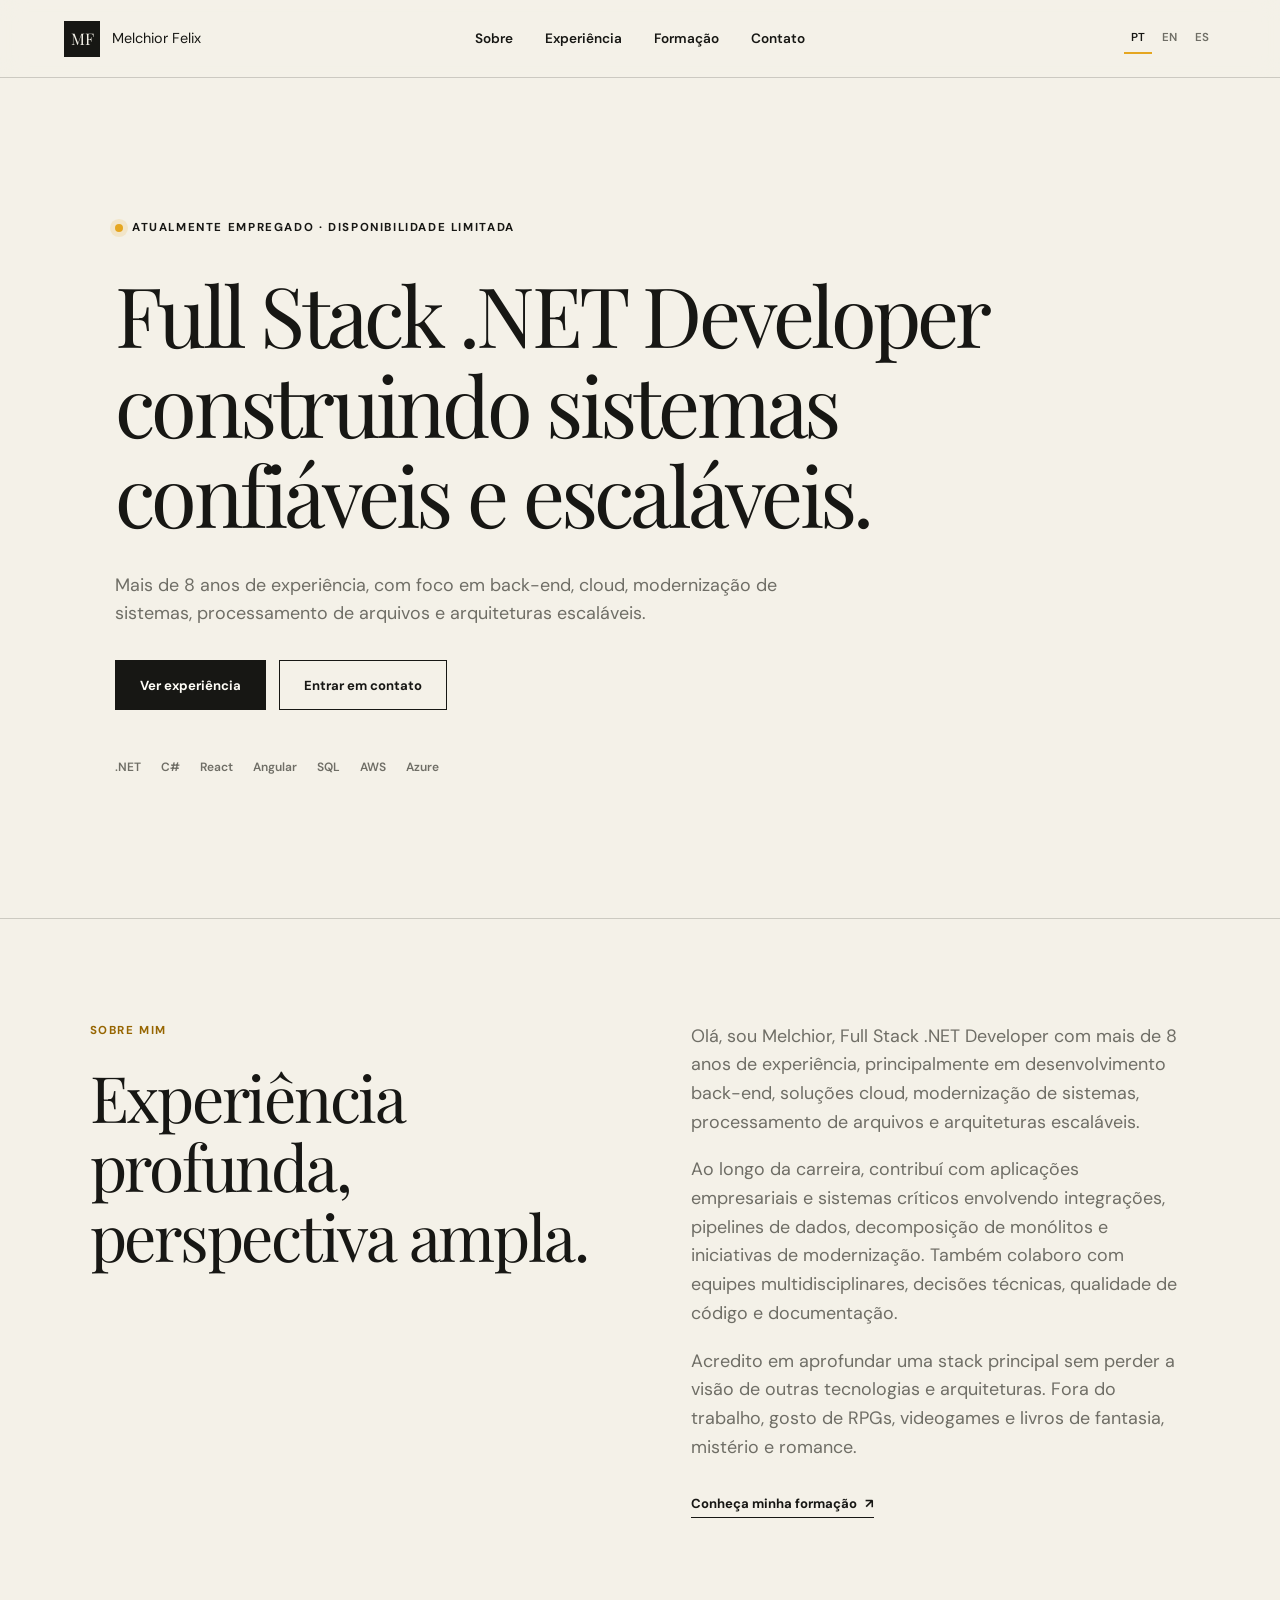
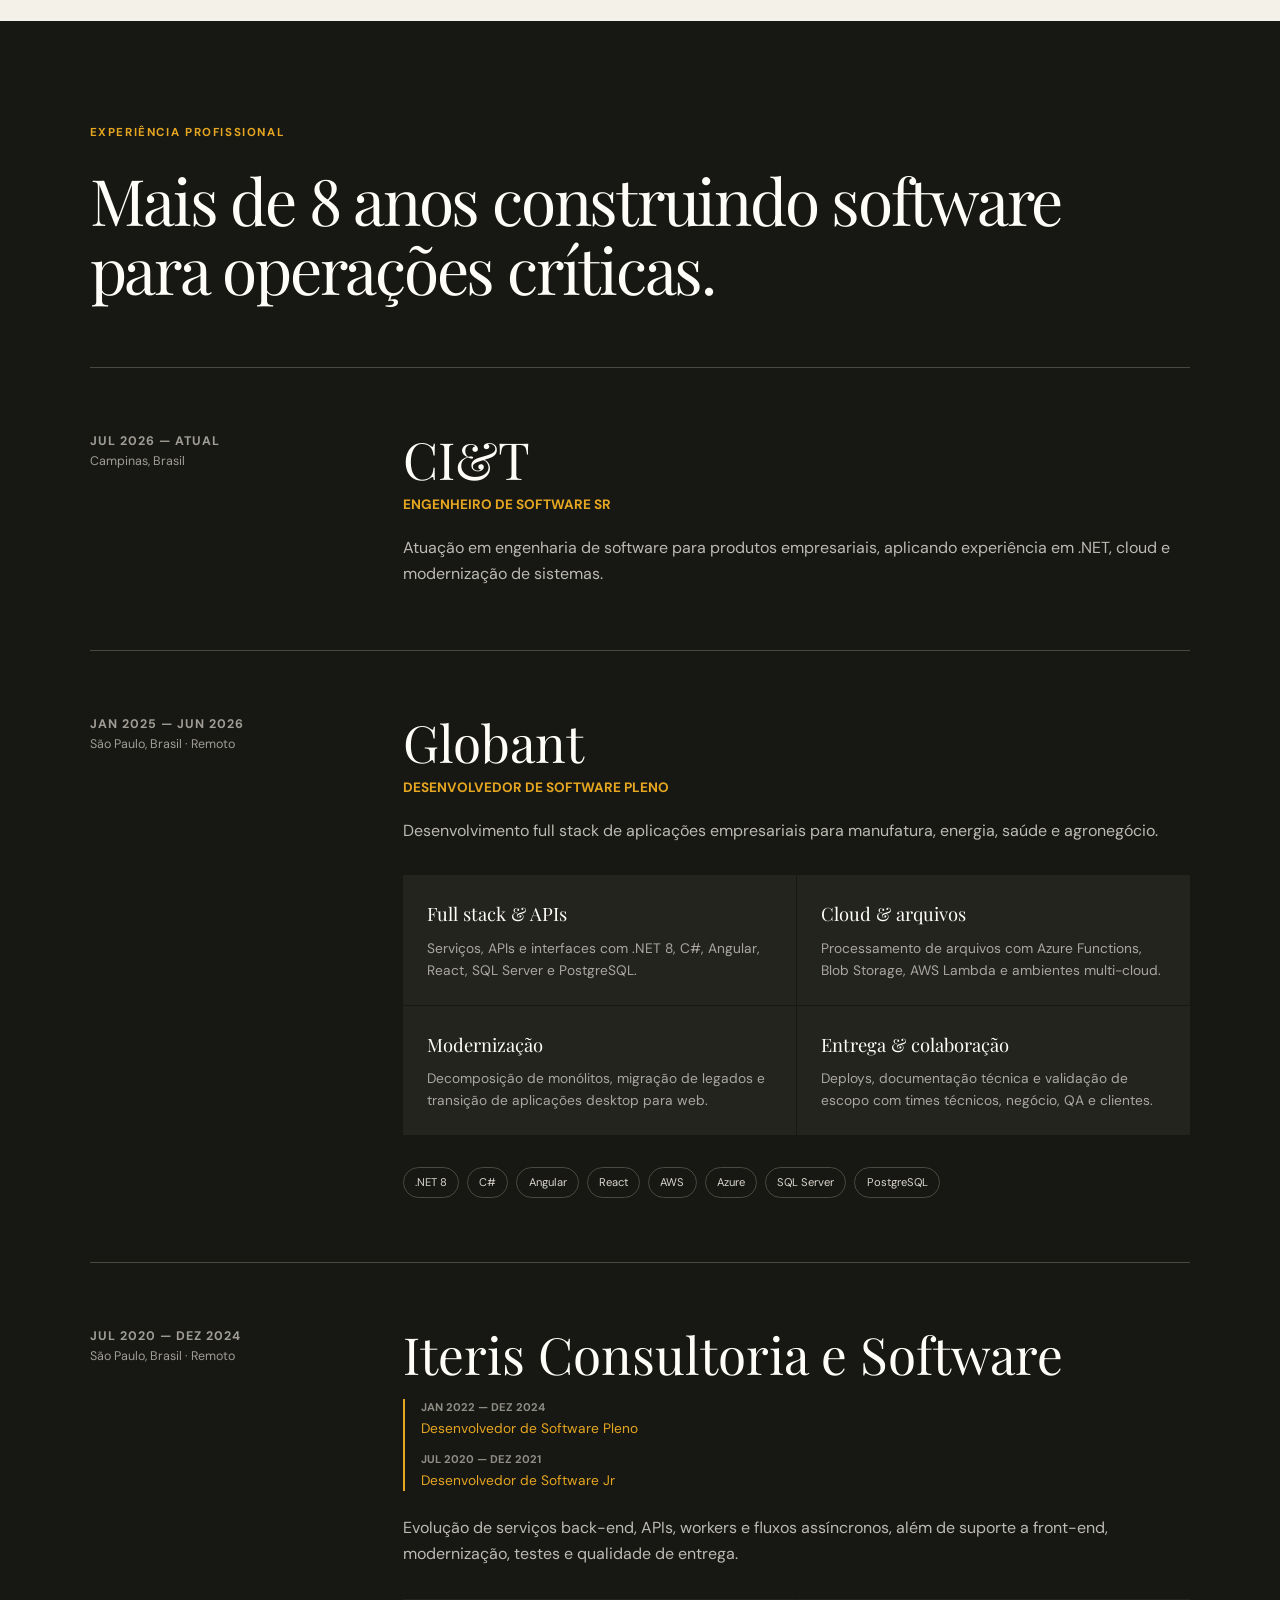
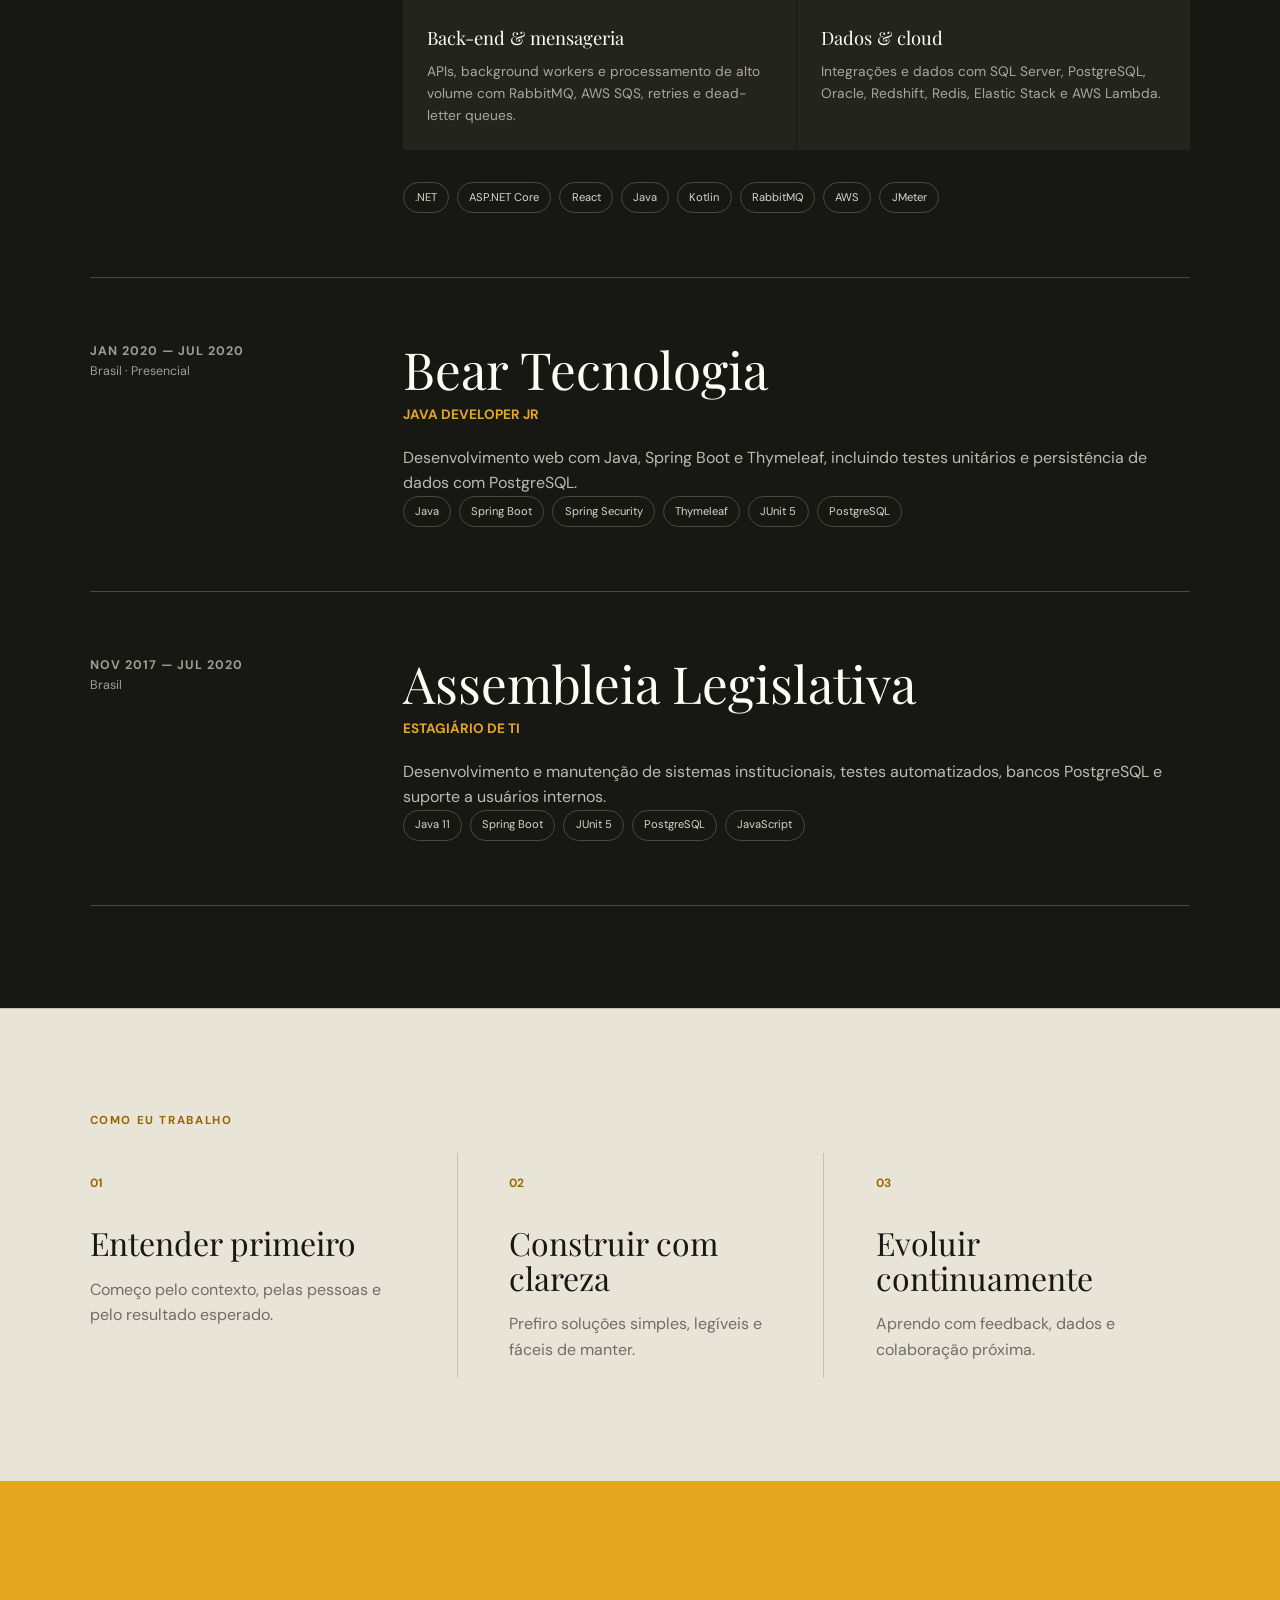
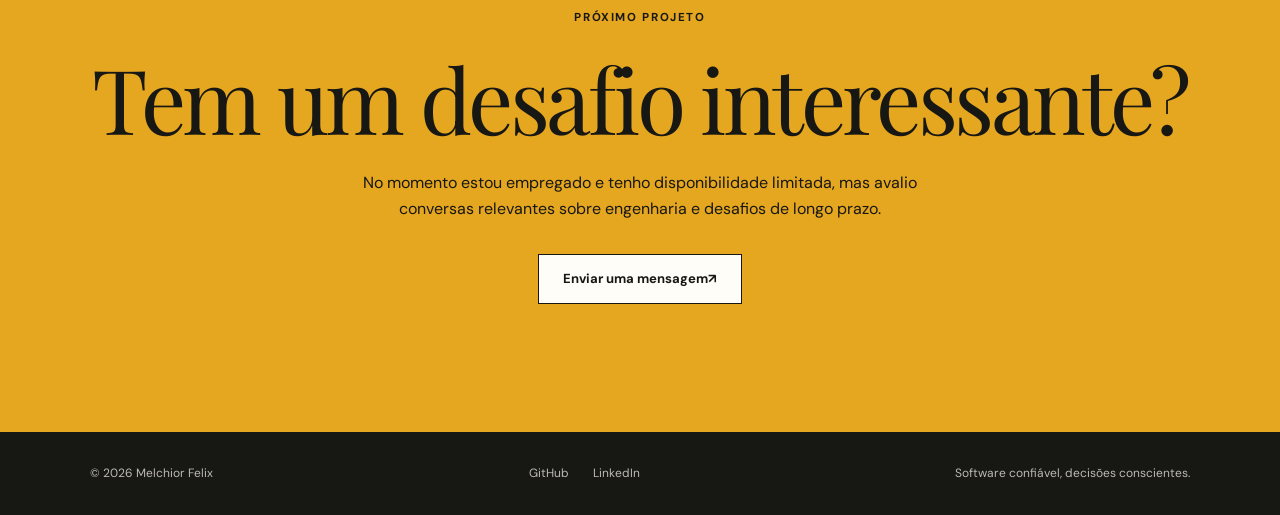
==== commit 15e39f20: "Replace project showcase with career timeline" ====
--- a/index.html
+++ b/index.html
@@ -3,7 +3,7 @@
 <head>
   <meta charset="UTF-8">
   <meta name="viewport" content="width=device-width, initial-scale=1">
-  <meta name="description" content="Portfólio de Melchior Felix, engenheiro de software especializado em produtos web, back-end e cloud.">
+  <meta name="description" content="Portfólio de Melchior Felix, Full Stack .NET Developer com mais de 8 anos de experiência em back-end, cloud e modernização de sistemas.">
   <title>Melchior Felix | Software Engineer</title>
   <link rel="icon" href="resources/img/favicon.png" type="image/png">
   <link rel="preconnect" href="https://fonts.googleapis.com">
@@ -23,7 +23,7 @@
     </a>
     <nav class="main-nav" aria-label="Navegação principal">
       <a href="#about" data-i18n="nav.about">Sobre</a>
-      <a href="#work" data-i18n="nav.work">Projetos</a>
+      <a href="#experience" data-i18n="nav.work">Experiência</a>
       <a href="cursos.html" data-i18n="nav.learning">Formação</a>
       <a href="#contact" data-i18n="nav.contact">Contato</a>
     </nav>
@@ -37,73 +37,133 @@
   <main id="main">
     <section class="hero">
       <div class="hero-copy">
-        <p class="eyebrow"><span class="status-dot"></span><span data-i18n="hero.availability">Disponível para novos desafios</span></p>
-        <h1 data-i18n="hero.title">Transformo problemas complexos em produtos digitais simples.</h1>
-        <p class="hero-lead" data-i18n="hero.lead">Engenheiro de software com experiência em back-end, cloud e interfaces web. Construo soluções confiáveis que conectam tecnologia, negócio e pessoas.</p>
+        <p class="eyebrow"><span class="status-dot"></span><span data-i18n="hero.availability">Atualmente empregado · Disponibilidade limitada</span></p>
+        <h1 data-i18n="hero.title">Full Stack .NET Developer construindo sistemas confiáveis e escaláveis.</h1>
+        <p class="hero-lead" data-i18n="hero.lead">Mais de 8 anos de experiência, com foco em back-end, cloud, modernização de sistemas, processamento de arquivos e arquiteturas escaláveis.</p>
         <div class="hero-actions">
-          <a class="button button-primary" href="#work" data-i18n="hero.cta">Ver projetos</a>
-          <a class="button button-ghost" href="mailto:melchior.alencar@gmail.com" data-i18n="hero.contact">Vamos conversar</a>
+          <a class="button button-primary" href="#experience" data-i18n="hero.cta">Ver experiência</a>
+          <a class="button button-ghost" href="mailto:melchior.alencar@gmail.com" data-i18n="hero.contact">Entrar em contato</a>
         </div>
         <ul class="skill-list" aria-label="Tecnologias principais">
-          <li>Java</li><li>C#</li><li>Python</li><li>React</li><li>AWS</li><li>Azure</li>
+          <li>.NET</li><li>C#</li><li>React</li><li>Angular</li><li>SQL</li><li>AWS</li><li>Azure</li>
         </ul>
-      </div>
-      <div class="hero-visual">
-        <div class="portrait-frame">
-          <img src="resources/img/avatar.jpeg" alt="Retrato de Melchior Felix" data-i18n-alt="hero.portraitAlt">
-        </div>
-        <div class="experience-card">
-          <strong>Full-stack</strong>
-          <span data-i18n="hero.experience">Da arquitetura à experiência final</span>
-        </div>
       </div>
     </section>
 
     <section class="section about-section" id="about">
       <div>
         <p class="section-label" data-i18n="about.label">Sobre mim</p>
-        <h2 data-i18n="about.title">Código com contexto. Tecnologia com propósito.</h2>
+        <h2 data-i18n="about.title">Experiência profunda, perspectiva ampla.</h2>
       </div>
       <div class="about-copy">
-        <p data-i18n="about.p1">Sou Melchior Moraes, engenheiro de software acreano. Minha experiência passa por sistemas back-end em Java, C# e Python, infraestrutura em AWS e Azure e interfaces em React.</p>
-        <p data-i18n="about.p2">Gosto de entender o problema antes de escolher a ferramenta. Essa visão ampla me ajuda a colaborar melhor, tomar decisões pragmáticas e entregar software que continua saudável depois do lançamento.</p>
+        <p data-i18n="about.p1">Olá, sou Melchior, Full Stack .NET Developer com mais de 8 anos de experiência, principalmente em desenvolvimento back-end, soluções cloud, modernização de sistemas, processamento de arquivos e arquiteturas escaláveis.</p>
+        <p data-i18n="about.p2">Ao longo da carreira, contribuí com aplicações empresariais e sistemas críticos envolvendo integrações, pipelines de dados, decomposição de monólitos e iniciativas de modernização. Também colaboro com equipes multidisciplinares, decisões técnicas, qualidade de código e documentação.</p>
+        <p data-i18n="about.p3">Acredito em aprofundar uma stack principal sem perder a visão de outras tecnologias e arquiteturas. Fora do trabalho, gosto de RPGs, videogames e livros de fantasia, mistério e romance.</p>
         <a class="text-link" href="cursos.html"><span data-i18n="about.link">Conheça minha formação</span> <span aria-hidden="true">↗</span></a>
       </div>
     </section>
 
-    <section class="section work-section" id="work">
+    <section class="section experience-section" id="experience">
       <div class="section-heading">
         <div>
-          <p class="section-label" data-i18n="work.label">Trabalho selecionado</p>
-          <h2 data-i18n="work.title">Projetos que geram valor público.</h2>
+          <p class="section-label" data-i18n="experience.label">Experiência profissional</p>
+          <h2 data-i18n="experience.title">Mais de 8 anos construindo software para operações críticas.</h2>
         </div>
-        <a class="text-link" href="projetos.html"><span data-i18n="work.all">Ver todos os detalhes</span> <span aria-hidden="true">↗</span></a>
       </div>
 
-      <div class="project-grid">
-        <article class="project-card project-featured">
-          <a class="project-image" href="http://app.al.ac.leg.br/" target="_blank" rel="noopener noreferrer">
-            <img src="resources/img/transparencia-project.png" alt="Interface do Portal da Transparência" loading="lazy">
-          </a>
-          <div class="project-content">
-            <div class="project-number">01</div>
-            <p class="project-type" data-i18n="work.project1.type">Governo digital · Full-stack</p>
-            <h3 data-i18n="work.project1.title">Portal da Transparência</h3>
-            <p data-i18n="work.project1.description">Plataforma pública para tornar dados governamentais mais acessíveis, pesquisáveis e transparentes para a população.</p>
-            <ul class="tags"><li>Java</li><li>Spring</li><li>PostgreSQL</li><li>Thymeleaf</li></ul>
+      <div class="timeline">
+        <article class="company">
+          <div class="company-meta">
+            <p class="company-period" data-i18n="experience.ciandt.period">Jul 2026 — Atual</p>
+            <p class="company-location" data-i18n="experience.ciandt.location">Campinas, Brasil · Remoto</p>
+          </div>
+          <div class="company-content">
+            <h3>CI&amp;T</h3>
+            <p class="company-role">Engenheiro de Software Sr</p>
+            <p data-i18n="experience.ciandt.summary">Atuação em engenharia de software para produtos empresariais, aplicando experiência em .NET, cloud e modernização de sistemas.</p>
           </div>
         </article>
 
-        <article class="project-card">
-          <a class="project-image" href="http://app.al.ac.leg.br/legisla-e" target="_blank" rel="noopener noreferrer">
-            <img src="resources/img/leis.png" alt="Interface do Portal de Leis do Estado" loading="lazy">
-          </a>
-          <div class="project-content">
-            <div class="project-number">02</div>
-            <p class="project-type" data-i18n="work.project2.type">Legal tech · Full-stack</p>
-            <h3 data-i18n="work.project2.title">Portal de Leis do Estado</h3>
-            <p data-i18n="work.project2.description">Experiência de consulta legislativa criada para aproximar cidadãos das leis estaduais com busca clara e navegação direta.</p>
-            <ul class="tags"><li>Java</li><li>Spring Security</li><li>JPA</li><li>Scrum</li></ul>
+        <article class="company">
+          <div class="company-meta">
+            <p class="company-period" data-i18n="experience.globant.period">Jan 2025 — Jun 2026</p>
+            <p class="company-location" data-i18n="experience.globant.location">São Paulo, Brasil · Remoto</p>
+          </div>
+          <div class="company-content">
+            <h3>Globant</h3>
+            <p class="company-role">Desenvolvedor de Software Pleno</p>
+            <p data-i18n="experience.globant.summary">Desenvolvimento full stack de aplicações empresariais para manufatura, energia, saúde e agronegócio.</p>
+            <div class="engagement-grid">
+              <div>
+                <strong data-i18n="experience.globant.fullstack.title">Full stack &amp; APIs</strong>
+                <p data-i18n="experience.globant.fullstack.text">Serviços, APIs e interfaces com .NET 8, C#, Angular, React, SQL Server e PostgreSQL.</p>
+              </div>
+              <div>
+                <strong data-i18n="experience.globant.cloud.title">Cloud &amp; arquivos</strong>
+                <p data-i18n="experience.globant.cloud.text">Processamento de arquivos com Azure Functions, Blob Storage, AWS Lambda e ambientes multi-cloud.</p>
+              </div>
+              <div>
+                <strong data-i18n="experience.globant.modernization.title">Modernização</strong>
+                <p data-i18n="experience.globant.modernization.text">Decomposição de monólitos, migração de legados e transição de aplicações desktop para web.</p>
+              </div>
+              <div>
+                <strong data-i18n="experience.globant.delivery.title">Entrega &amp; colaboração</strong>
+                <p data-i18n="experience.globant.delivery.text">Deploys, documentação técnica e validação de escopo com times técnicos, negócio, QA e clientes.</p>
+              </div>
+            </div>
+            <ul class="tags"><li>.NET 8</li><li>C#</li><li>Angular</li><li>React</li><li>AWS</li><li>Azure</li><li>SQL Server</li><li>PostgreSQL</li></ul>
+          </div>
+        </article>
+
+        <article class="company">
+          <div class="company-meta">
+            <p class="company-period">Jul 2020 — Dez 2024</p>
+            <p class="company-location" data-i18n="experience.iteris.location">São Paulo, Brasil · Remoto</p>
+          </div>
+          <div class="company-content">
+            <h3>Iteris Consultoria e Software</h3>
+            <div class="role-progression">
+              <div><span data-i18n="experience.iteris.mid.period">Jan 2022 — Dez 2024</span><strong data-i18n="experience.iteris.mid">Desenvolvedor de Software Pleno</strong></div>
+              <div><span data-i18n="experience.iteris.jr.period">Jul 2020 — Dez 2021</span><strong data-i18n="experience.iteris.jr">Desenvolvedor de Software Jr</strong></div>
+            </div>
+            <p data-i18n="experience.iteris.summary">Evolução de serviços back-end, APIs, workers e fluxos assíncronos, além de suporte a front-end, modernização, testes e qualidade de entrega.</p>
+            <div class="engagement-grid">
+              <div>
+                <strong data-i18n="experience.iteris.backend.title">Back-end &amp; mensageria</strong>
+                <p data-i18n="experience.iteris.backend.text">APIs, background workers e processamento de alto volume com RabbitMQ, AWS SQS, retries e dead-letter queues.</p>
+              </div>
+              <div>
+                <strong data-i18n="experience.iteris.data.title">Dados &amp; cloud</strong>
+                <p data-i18n="experience.iteris.data.text">Integrações e dados com SQL Server, PostgreSQL, Oracle, Redshift, Redis, Elastic Stack e AWS Lambda.</p>
+              </div>
+            </div>
+            <ul class="tags"><li>.NET</li><li>ASP.NET Core</li><li>React</li><li>Java</li><li>Kotlin</li><li>RabbitMQ</li><li>AWS</li><li>JMeter</li></ul>
+          </div>
+        </article>
+
+        <article class="company">
+          <div class="company-meta">
+            <p class="company-period" data-i18n="experience.bear.period">Jan 2020 — Jul 2020</p>
+            <p class="company-location" data-i18n="experience.bear.location">Brasil · Presencial</p>
+          </div>
+          <div class="company-content">
+            <h3>Bear Tecnologia</h3>
+            <p class="company-role">Java Developer Jr</p>
+            <p data-i18n="experience.bear.summary">Desenvolvimento web com Java, Spring Boot e Thymeleaf, incluindo testes unitários e persistência de dados com PostgreSQL.</p>
+            <ul class="tags"><li>Java</li><li>Spring Boot</li><li>Spring Security</li><li>Thymeleaf</li><li>JUnit 5</li><li>PostgreSQL</li></ul>
+          </div>
+        </article>
+
+        <article class="company">
+          <div class="company-meta">
+            <p class="company-period" data-i18n="experience.assembly.period">Nov 2017 — Jul 2020</p>
+            <p class="company-location">Brasil</p>
+          </div>
+          <div class="company-content">
+            <h3 data-i18n="experience.assembly.company">Assembleia Legislativa</h3>
+            <p class="company-role" data-i18n="experience.assembly.role">Estagiário de TI</p>
+            <p data-i18n="experience.assembly.summary">Desenvolvimento e manutenção de sistemas institucionais, testes automatizados, bancos PostgreSQL e suporte a usuários internos.</p>
+            <ul class="tags"><li>Java 11</li><li>Spring Boot</li><li>JUnit 5</li><li>PostgreSQL</li><li>JavaScript</li></ul>
           </div>
         </article>
       </div>
@@ -121,7 +181,7 @@
     <section class="contact-section" id="contact">
       <p class="section-label" data-i18n="contact.label">Próximo projeto</p>
       <h2 data-i18n="contact.title">Tem um desafio interessante?</h2>
-      <p data-i18n="contact.text">Estou sempre aberto a conversar sobre produtos, engenharia e oportunidades de criar algo útil.</p>
+      <p data-i18n="contact.text">No momento estou empregado e tenho disponibilidade limitada, mas avalio conversas relevantes sobre engenharia e desafios de longo prazo.</p>
       <a class="button button-light" href="mailto:melchior.alencar@gmail.com"><span data-i18n="contact.cta">Enviar uma mensagem</span> <span aria-hidden="true">↗</span></a>
     </section>
   </main>
@@ -132,7 +192,7 @@
       <a href="https://github.com/MelchiorFelix" target="_blank" rel="noopener noreferrer">GitHub</a>
       <a href="https://www.linkedin.com/in/melchior-felix/" target="_blank" rel="noopener noreferrer">LinkedIn</a>
     </div>
-    <p data-i18n="footer.location">Do Acre para o mundo.</p>
+    <p data-i18n="footer.location">Software confiável, decisões conscientes.</p>
   </footer>
 </body>
 </html>
--- a/resources/css/style.css
+++ b/resources/css/style.css
@@ -43,19 +43,17 @@
 .back-link { font-size: .82rem; font-weight: 700; justify-self: center; text-decoration: none; }
 
 .hero {
-  display: grid;
-  grid-template-columns: minmax(0, 1.2fr) minmax(300px, .8fr);
   margin: auto;
   max-width: 1500px;
   min-height: calc(100vh - 78px);
   overflow: hidden;
 }
-.hero-copy { align-self: center; padding: clamp(4rem, 9vw, 9rem) clamp(1.5rem, 7vw, 8rem); }
-.eyebrow, .section-label, .project-type { font-size: .72rem; font-weight: 700; letter-spacing: .14em; text-transform: uppercase; }
+.hero-copy { padding: clamp(5rem, 11vw, 11rem) clamp(1.5rem, 9vw, 10rem); }
+.eyebrow, .section-label { font-size: .72rem; font-weight: 700; letter-spacing: .14em; text-transform: uppercase; }
 .eyebrow { align-items: center; display: flex; gap: .55rem; margin-bottom: 2rem; }
-.status-dot { background: #3f8b45; border-radius: 50%; box-shadow: 0 0 0 5px rgba(63,139,69,.13); height: .5rem; width: .5rem; }
+.status-dot { background: var(--accent); border-radius: 50%; box-shadow: 0 0 0 5px rgba(229,166,32,.16); height: .5rem; width: .5rem; }
 h1, h2, h3 { font-family: var(--serif); line-height: 1.08; }
-h1 { font-size: clamp(3.1rem, 6.5vw, 7.4rem); letter-spacing: -.045em; max-width: 980px; }
+h1 { font-size: clamp(3.1rem, 6.5vw, 7.4rem); letter-spacing: -.045em; max-width: 1200px; }
 .hero-lead { color: var(--muted); font-size: clamp(1rem, 1.4vw, 1.25rem); margin: 2rem 0; max-width: 670px; }
 .hero-actions { display: flex; flex-wrap: wrap; gap: .8rem; }
 .button { align-items: center; border: 1px solid var(--ink); display: inline-flex; font-size: .82rem; font-weight: 700; justify-content: center; min-height: 50px; padding: 0 1.5rem; text-decoration: none; transition: .2s ease; }
@@ -64,13 +62,6 @@
 .button-ghost:hover { background: var(--paper-deep); }
 .skill-list { display: flex; flex-wrap: wrap; gap: .6rem 1.25rem; margin-top: 3rem; }
 .skill-list li { color: var(--muted); font-size: .75rem; font-weight: 600; }
-.hero-visual { background: var(--accent); min-height: 620px; overflow: hidden; position: relative; }
-.portrait-frame { bottom: 0; left: 8%; position: absolute; right: 8%; top: 8%; }
-.portrait-frame::before { border: 1px solid rgba(23,23,20,.35); content: ""; inset: -1rem 1rem 1rem -1rem; position: absolute; }
-.portrait-frame img { filter: grayscale(100%); height: 100%; object-fit: cover; object-position: center top; position: relative; width: 100%; }
-.experience-card { background: var(--ink); bottom: 3rem; color: var(--white); display: flex; flex-direction: column; left: 0; padding: 1.2rem 1.5rem; position: absolute; width: min(320px, 80%); }
-.experience-card strong { font-family: var(--serif); font-size: 1.4rem; }
-.experience-card span { color: #c8c5bc; font-size: .75rem; }
 
 .section { border-top: 1px solid var(--line); padding: clamp(4rem, 8vw, 8rem) clamp(1.5rem, 7vw, 8rem); }
 .section-label { color: #966500; margin-bottom: 1.4rem; }
@@ -80,19 +71,24 @@
 .about-copy p { color: var(--muted); font-size: clamp(1rem, 1.4vw, 1.2rem); margin-bottom: 1.2rem; }
 .text-link { border-bottom: 1px solid currentColor; display: inline-flex; font-size: .82rem; font-weight: 700; gap: .5rem; margin-top: .8rem; padding-bottom: .2rem; text-decoration: none; }
 
-.work-section { background: var(--ink); color: var(--white); }
-.work-section .section-label { color: var(--accent); }
+.experience-section { background: var(--ink); color: var(--white); }
+.experience-section .section-label { color: var(--accent); }
 .section-heading { align-items: end; display: flex; justify-content: space-between; margin-bottom: 4rem; }
-.project-grid { display: grid; gap: 1.5rem; grid-template-columns: 1.15fr .85fr; }
-.project-card { background: #24241f; display: flex; flex-direction: column; }
-.project-image { aspect-ratio: 16 / 10; background: #d9d4c9; display: block; overflow: hidden; }
-.project-image img { height: 100%; object-fit: cover; transition: transform .5s ease; width: 100%; }
-.project-image:hover img { transform: scale(1.025); }
-.project-content { padding: clamp(1.5rem, 3vw, 3rem); position: relative; }
-.project-number { color: var(--accent); font: 600 1rem var(--serif); position: absolute; right: 2rem; top: 2rem; }
-.project-type { color: var(--accent); margin-bottom: 1rem; padding-right: 3rem; }
-.project-content h3 { font-size: clamp(1.8rem, 3vw, 3.4rem); }
-.project-content > p:not(.project-type) { color: #bcbab2; margin: 1rem 0 1.5rem; max-width: 600px; }
+.timeline { border-top: 1px solid #494941; }
+.company { border-bottom: 1px solid #494941; display: grid; gap: clamp(2rem, 6vw, 6rem); grid-template-columns: minmax(180px, .3fr) 1fr; padding: clamp(2.5rem, 5vw, 5rem) 0; }
+.company-meta p { color: #9f9d95; font-size: .78rem; }
+.company-period { font-weight: 700; letter-spacing: .08em; text-transform: uppercase; }
+.company-content h3 { font-size: clamp(2.2rem, 4vw, 4.5rem); }
+.company-role { color: var(--accent); font-size: .85rem; font-weight: 700; margin: .4rem 0 1.2rem; text-transform: uppercase; }
+.company-content > p:not(.company-role) { color: #bcbab2; max-width: 850px; }
+.role-progression { border-left: 2px solid var(--accent); display: grid; gap: .8rem; margin: 1rem 0 1.5rem; padding-left: 1rem; }
+.role-progression div { display: flex; flex-direction: column; }
+.role-progression span { color: #8f8d86; font-size: .7rem; font-weight: 700; text-transform: uppercase; }
+.role-progression strong { color: var(--accent); font-size: .86rem; }
+.engagement-grid { display: grid; gap: 1px; grid-template-columns: 1fr 1fr; margin: 2rem 0; }
+.engagement-grid div { background: #24241f; padding: 1.5rem; }
+.engagement-grid strong { display: block; font-family: var(--serif); font-size: 1.15rem; margin-bottom: .5rem; }
+.engagement-grid p { color: #a9a79f; font-size: .86rem; }
 .tags { display: flex; flex-wrap: wrap; gap: .5rem; }
 .tags li { border: 1px solid #494941; border-radius: 2rem; color: #d8d5cc; font-size: .7rem; padding: .35rem .7rem; }
 
@@ -118,15 +114,6 @@
 .inner-hero > p:last-child { color: #bcbab2; font-size: clamp(1rem, 2vw, 1.3rem); margin-top: 1.5rem; max-width: 650px; }
 .learning-hero { background: var(--accent); color: var(--ink); }
 .learning-hero .section-label, .learning-hero > p:last-child { color: var(--ink); }
-.case-study { align-items: center; border-bottom: 1px solid var(--line); display: grid; gap: clamp(2rem, 7vw, 7rem); grid-template-columns: 1.15fr .85fr; padding: clamp(4rem, 8vw, 8rem) clamp(1.5rem, 7vw, 8rem); }
-.case-reverse .case-image { order: 2; }
-.case-image { background: var(--paper-deep); padding: clamp(1rem, 3vw, 3rem); }
-.case-image img { box-shadow: 0 20px 60px rgba(23,23,20,.15); width: 100%; }
-.case-copy h2 { font-size: clamp(2.5rem, 5vw, 5rem); letter-spacing: -.04em; margin-bottom: 2rem; }
-.case-copy h3 { font-family: var(--sans); font-size: .7rem; letter-spacing: .12em; margin: 1.5rem 0 .5rem; text-transform: uppercase; }
-.case-copy > p:not(.project-type) { color: var(--muted); font-size: 1.05rem; }
-.case-copy .button { margin-top: 2rem; }
-.dark-tags li { border-color: var(--line); color: var(--ink); }
 .learning-section { padding: clamp(3rem, 7vw, 7rem) clamp(1.5rem, 7vw, 8rem); }
 .table-scroll { overflow-x: auto; }
 table { border-collapse: collapse; min-width: 760px; width: 100%; }
@@ -139,12 +126,8 @@
 @media (max-width: 900px) {
   .site-header { grid-template-columns: 1fr auto; }
   .main-nav { display: none; }
-  .hero { grid-template-columns: 1fr; }
-  .hero-visual { min-height: 70vh; }
-  .about-section, .project-grid { grid-template-columns: 1fr; }
-  .case-study { grid-template-columns: 1fr; }
-  .case-reverse .case-image { order: initial; }
-  .project-grid { gap: 2rem; }
+  .about-section { grid-template-columns: 1fr; }
+  .company { grid-template-columns: 1fr; }
   .principles-grid { grid-template-columns: 1fr; }
   .principles-grid article, .principles-grid article:first-child { border-left: 0; border-top: 1px solid var(--line); padding: 2rem 0; }
   .principles-grid article:first-child { border-top: 0; }
@@ -153,9 +136,8 @@
   .site-header { padding: 0 1rem; }
   .brand strong { display: none; }
   .hero-copy { padding: 4rem 1.25rem; }
-  .hero-visual { min-height: 520px; }
-  .portrait-frame { left: 1.5rem; right: 1.5rem; }
   .section-heading { align-items: start; flex-direction: column; gap: 1.5rem; }
+  .engagement-grid { grid-template-columns: 1fr; }
   footer { align-items: flex-start; flex-direction: column; gap: 1rem; }
 }
 @media (prefers-reduced-motion: reduce) {
